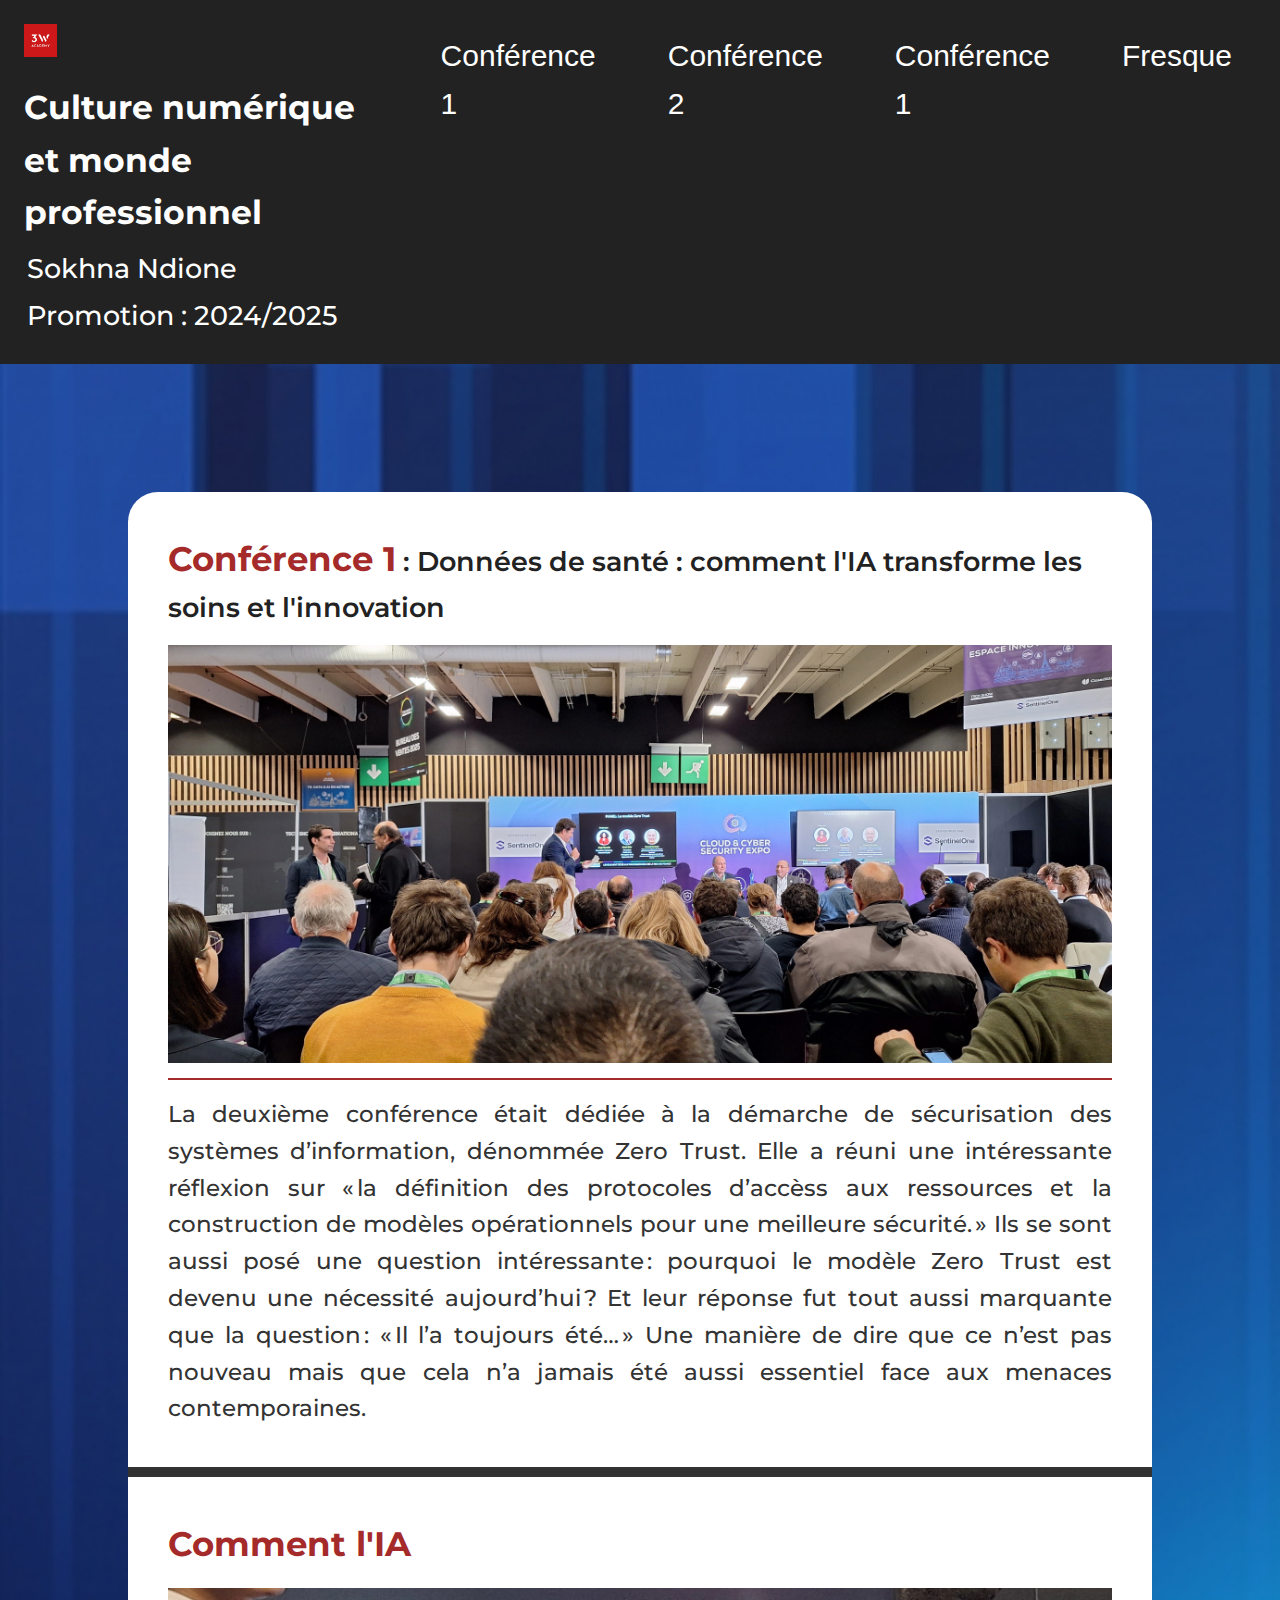
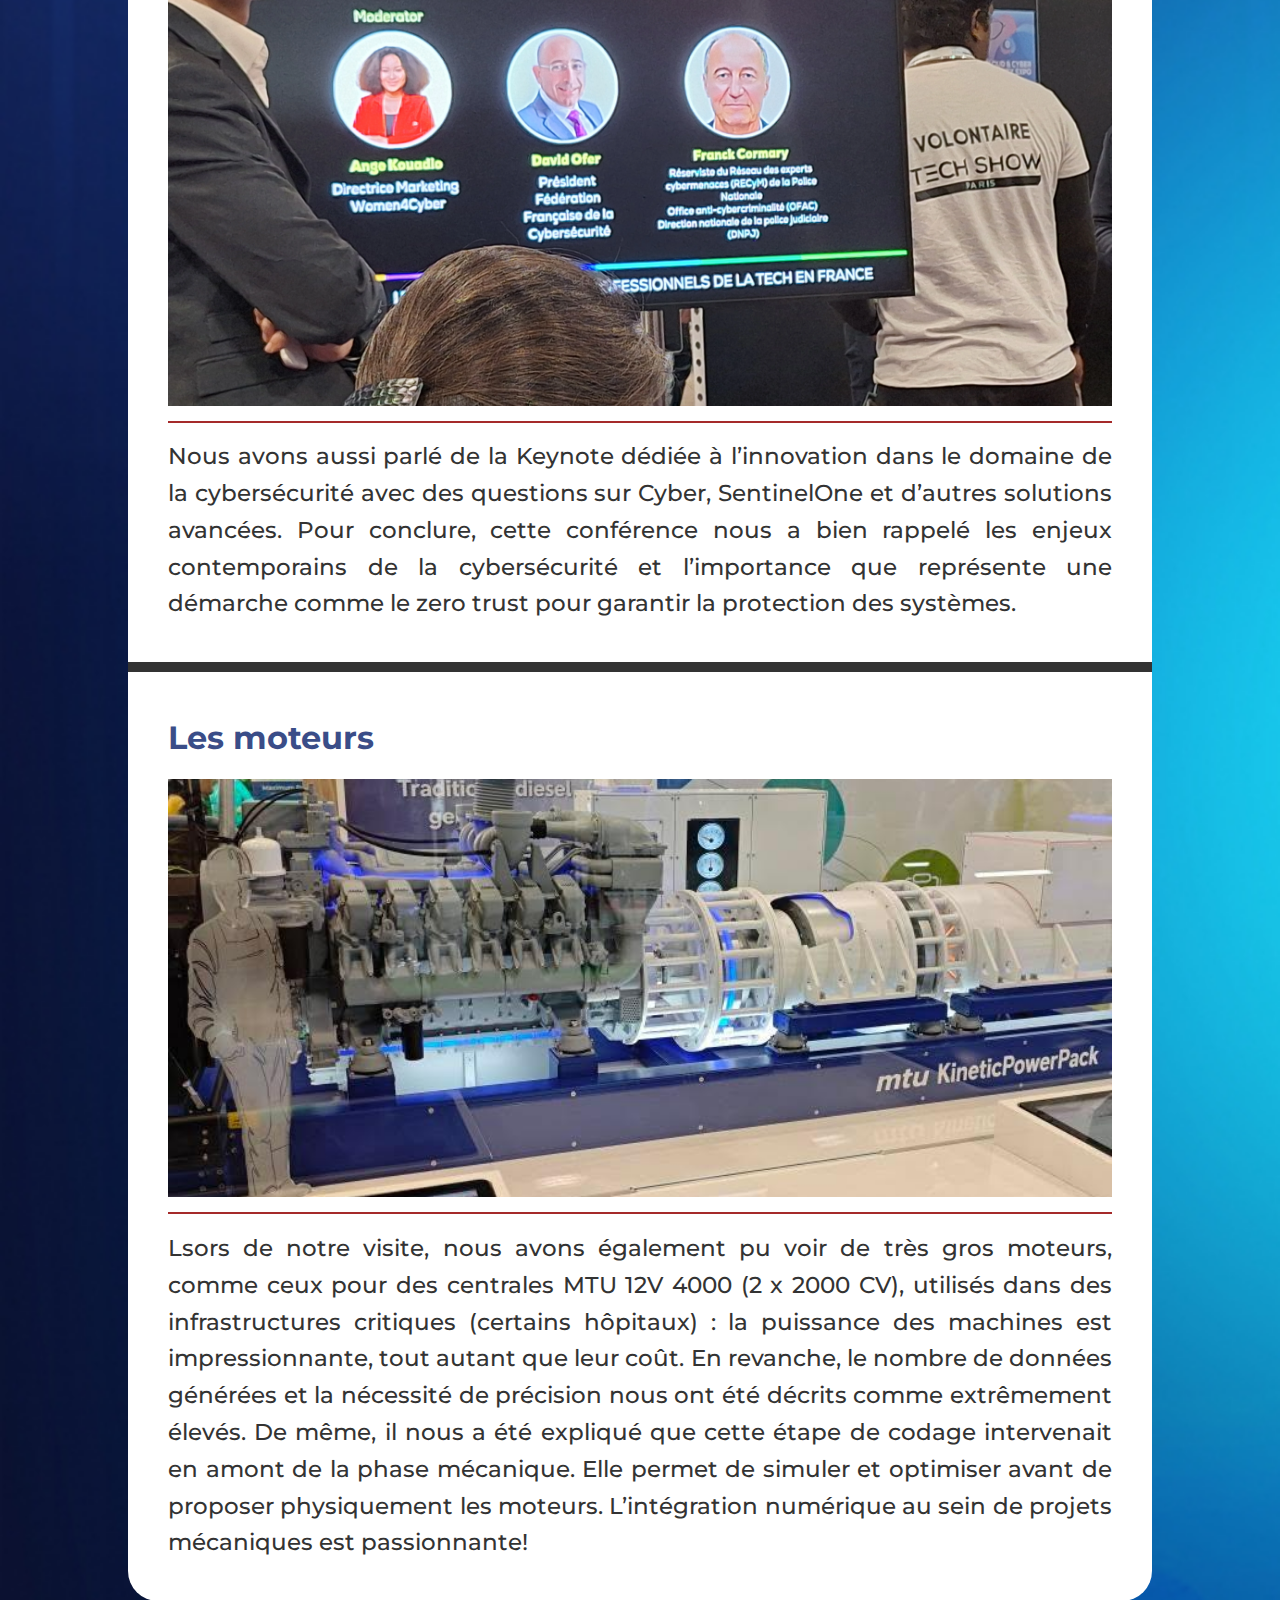
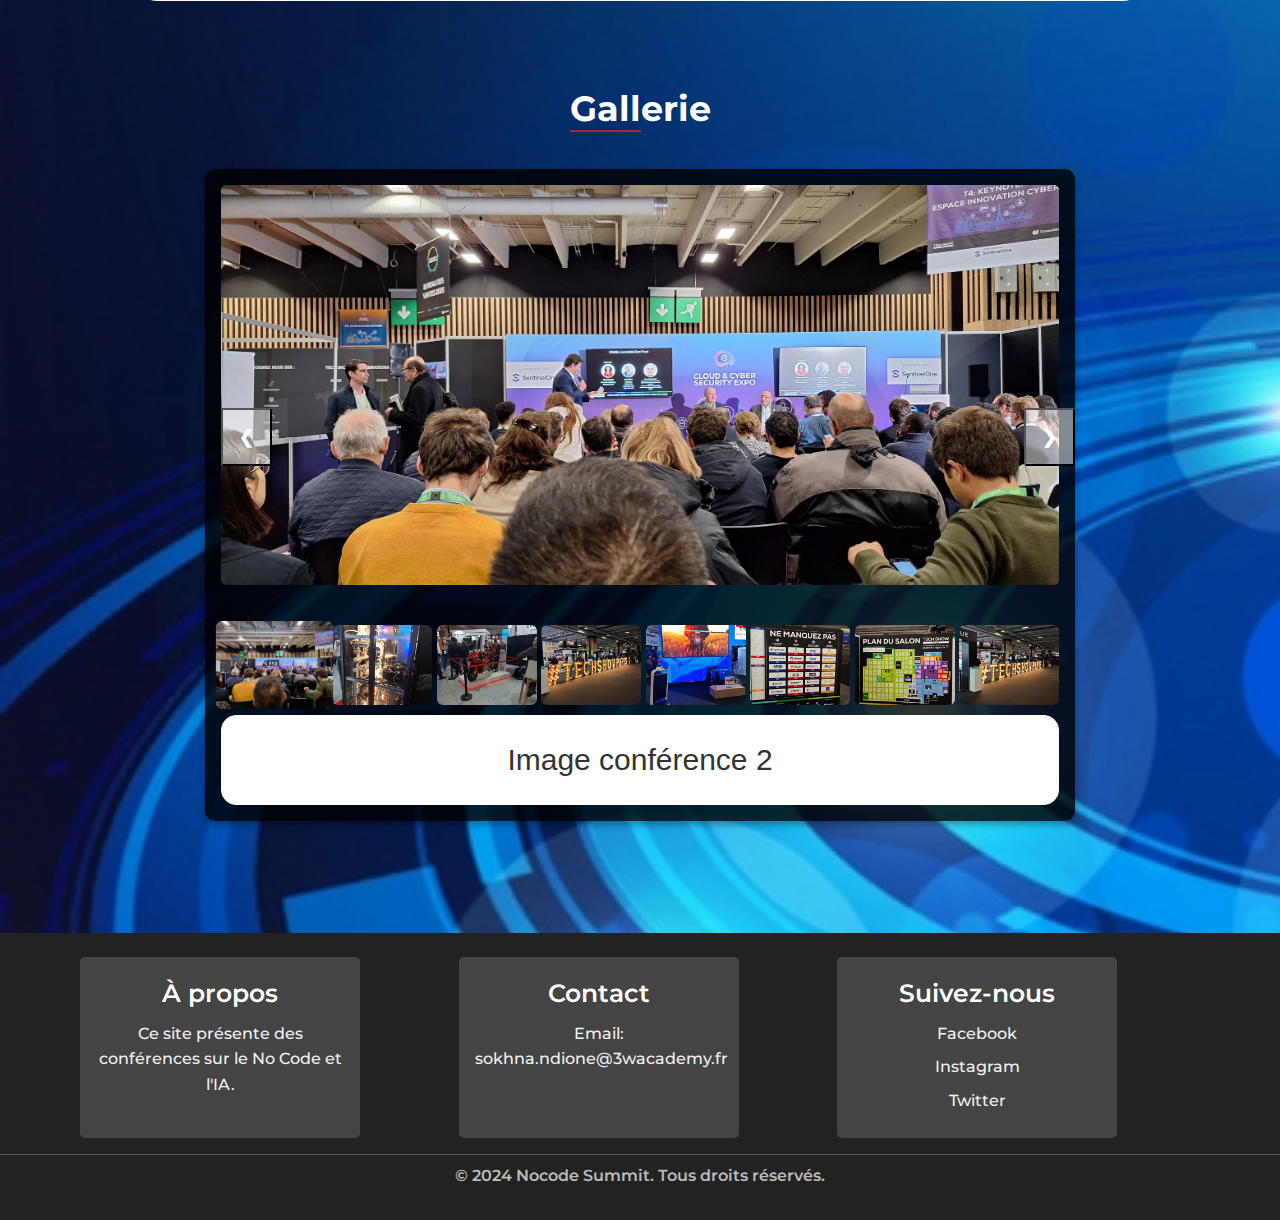
==== conference2.html @ 15e1aad5 "création d'un fichier" ====
<!doctype html>
<html lang="fr">

<head>
    <meta charset="UTF-8">
    <title>Conference 2</title>
    <meta name="viewport" content="width=device-width, initial-scale=1.0">
    <link rel="stylesheet" href="assets/css/style.css">
    <link rel="preconnect" href="https://fonts.googleapis.com">
    <link rel="preconnect" href="https://fonts.gstatic.com" crossorigin>
    <link href="https://fonts.googleapis.com/css2?family=Montserrat:ital,wght@0,100..900;1,100..900&family=Rubik:ital,wght@0,300..900;1,300..900&display=swap" rel="stylesheet">
    <link rel="stylesheet" href="https://cdnjs.cloudflare.com/ajax/libs/font-awesome/5.15.4/css/all.min.css">
    <script type="text/javascript" src="script.js" defer></script>

</head>

<body>
    <header>
        <div class="flex">
            <div>
                <img src="assets/images/logo.jpg" alt="Logo du site" class="logo">
                <h1>Culture numérique et monde professionnel</h1>
                <p class="p2">Sokhna Ndione</p>
                <p class="p">Promotion : 2024/2025</p>
            </div>
            <div id="mySidenav" class="sidenav">
                <a id="closeBtn" href="#" class="close">×</a>
                <ul>
                    <li><a href="index.html">Conférence 1</a></li>
                    <li><a href="conference2.html">Conférence 2</a></li>
                    <li><a href="index.html">Conférence 1</a></li>
                    <li><a href="fresque.html">Fresque</a></li>
                    
                </ul>
            </div>

            <a href="#" id="openBtn">
  <span class="burger-icon">
    <span></span>
    <span></span>
    <span></span>
  </span>
</a>
        </div>
    </header>
    <main class="container">

        <section class="section2">
            <article class="article2">
                <h2> <span class="span">Conférence 1</span> : Données de santé : comment l'IA transforme les soins et l'innovation
                </h2>
                <img class="img1" src="assets/images/conf11.webp" alt="Image de la conférence 2 sur AI et No Code">

                <p class="p1">
                    La deuxième conférence était dédiée à la démarche de sécurisation des systèmes d’information, dénommée Zero Trust. Elle a réuni une intéressante réflexion sur « la définition des protocoles d’accèss aux ressources et la construction de modèles opérationnels
                    pour une meilleure sécurité. » Ils se sont aussi posé une question intéressante : pourquoi le modèle Zero Trust est devenu une nécessité aujourd’hui ? Et leur réponse fut tout aussi marquante que la question : « Il l’a toujours été… »
                    Une manière de dire que ce n’est pas nouveau mais que cela n’a jamais été aussi essentiel face aux menaces contemporaines.

                </p>



            </article>
            <article class="article">
                <h2><span class="span">Comment l'IA </span></h2>
                <img class="img1" src="assets/images/conf2.webp" alt="Image de la conférence 2 sur AI et No Code">
                <p class="p1"> Nous avons aussi parlé de la Keynote dédiée à l’innovation dans le domaine de la cybersécurité avec des questions sur Cyber, SentinelOne et d’autres solutions avancées. Pour conclure, cette conférence nous a bien rappelé les enjeux contemporains
                    de la cybersécurité et l’importance que représente une démarche comme le zero trust pour garantir la protection des systèmes. </p>

            </article>
            <article class="article1">
                <h2><span class="span1">Les moteurs</span></h2>
                <img class="img1" src="assets/images/moteur.jpg" alt="Image GITHUB">
                <p>Lsors de notre visite, nous avons également pu voir de très gros moteurs, comme ceux pour des centrales MTU 12V 4000 (2 x 2000 CV), utilisés dans des infrastructures critiques (certains hôpitaux) : la puissance des machines est impressionnante,
                    tout autant que leur coût. 
                    En revanche, le nombre de données générées et la nécessité de précision nous ont été décrits comme extrêmement élevés. De même, il nous a été expliqué que cette étape de codage intervenait en amont de la
                    phase mécanique. Elle permet de simuler et optimiser avant de proposer physiquement les moteurs. L’intégration numérique au sein de projets mécaniques est passionnante! </p>

            </article>

        </section>


        <section class="section3">
            <h2><span class="span2">Gall</span>erie</h2>
            <div class="slideshow-container">

                <div class="main-image">
                    <img id="largeImage" src="#" alt="Large Image">

                </div>


                <div class="thumbnail-container">

                    <img class="thumbnail" src="assets/images/conf11.webp" alt="Image 1" data-caption="Image conférence 2">
                    <img class="thumbnail" src="assets/images/serveur1.webp" alt="Image 2" data-caption="Image gros moteur">
                    <img class="thumbnail" src="assets/images/moto1.webp" alt="Image 3" data-caption="Moto electrique">
                    <img class="thumbnail" src="assets/images/IMG2.jpg" alt="Image 4" data-caption="Image pannel Tech-Show">
                    <img class="thumbnail" src="assets/images/tech1.webp" alt="Image 5" data-caption="Image Tech-Show">

                    <img class="thumbnail" src="assets/images/IMG5.jpg" alt="Image 6" data-caption="Sponsors">
                    <img class="thumbnail" src="assets/images/IMG6.jpg" alt="Image 8" data-caption="Plan du salon">
                    <img class="thumbnail" src="assets/images/IMG7.jpg" alt="Image 9" data-caption="Image pannel Tech-Show">

                </div>
                <button class="prev">❮</button>
                <button class="next">❯</button>
                <div id="caption"></div>

            </div>


        </section>
    </main>
    <footer>
        <div class="footer-container">
            <div class="footer-section">
                <h3>À propos</h3>
                <p>Ce site présente des conférences sur le No Code et l'IA.</p>
            </div>
            <div class="footer-section">
                <h3>Contact</h3>
                <p>Email: sokhna.ndione@3wacademy.fr</p>
            </div>
            <div class="footer-section">
                <h3>Suivez-nous</h3>
                <ul>
                    <li><a href="#">Facebook</a></li>
                    <li><a href="#">Instagram</a></li>
                    <li><a href="#">Twitter</a></li>
                </ul>
            </div>
        </div>
        <div class="footer-bottom">
            <p>&copy; 2024 Nocode Summit. Tous droits réservés.</p>
        </div>
    </footer>
</body>

</html>
---- assets/css/style.css ----
@import url('https://fonts.googleapis.com/css2?family=Montserrat:ital,wght@0,100..900;1,100..900&family=Rubik:ital,wght@0,300..900;1,300..900&display=swap');

:root {
    --primary-color: #222;
    --secondary-color: brown;
    --bg-color: #e2fefe;
    --font: "Montserrat", sans-serif;
    --color-footer: #f1f1f1;
    --center: center;
}

.montserrat-bold {
    font-family: "Montserrat", sans-serif;
    font-weight: 700;
    font-style: normal;
}


* {
    box-sizing: border-box;
    margin: 0;
}

body {
    font-family: "Poppins", sans-serif;
    background-image: url('../images/background-tech.jpg');
    background-repeat: no-repeat;
    background-size: cover;
    color: #333;
    line-height: 1.6;
    margin: 0;
    padding: 0;
}

.flex {
    display: flex;
}

header {
    display: flex;
    flex-direction: column;
    align-items: var(--center);
    background-color: var(--primary-color);
    color: #fff;
    padding: 1.5rem;
    margin-bottom: 5rem;
}

.logo {
    width: 20%;
    height: auto;
    margin-bottom: 1rem;
}

header h1 {
    font-family: var(--font);
    font-size: 24px;
    margin-bottom: 0.5rem;
    font-weight: 700;
}

header p {
    font-family: var(--font);
    font-weight: 500;
    font-size: 18px;
    margin: 0.2rem;
}


/*PAGE*/

.container {
    width: 95%;
    margin: 0 auto;
    padding: 1rem 0;

}

/* Sidenav menu */

.sidenav {
    height: 100%;
    width: 250px;
    position: fixed;
    z-index: 1;
    top: 0;
    left: -250px;
    background-color: #e8e8e8;
    padding-top: 60px;
    transition: left 0.5s ease;
}

/* Sidenav menu links */

.sidenav a {
    padding: 8px 8px 8px 32px;
    text-decoration: none;
    font-size: 30px;
    color: red; 
    /*#818181*/
    display: block;
    transition: 0.3s;
}

.sidenav a:hover {
    color: #111;
    text-decoration: underline;
}

.sidenav ul {
    list-style-type: none;
    padding: 0;
    margin: 0;
}

/*Active class*/

.sidenav.active {
    left: 0;
}

/*Close btn*/

.sidenav .close {
    position: absolute;
    top: 0;
    right: 25px;
    font-size: 36px;
}

/*Icône burger*/

.burger-icon span {
    display: block;
    width: 35px;
    height: 5px;
    background-color: black;
    margin: 6px 0;
}

.section1 article,
.section2 article {
    background-color: white;
    padding: 40px;
}

.section1 h2,
.section2 h2 {
    font-family: var(--font);
    font-weight: 600;
    font-size: 18px;
    color: var(--primary-color);
    margin-bottom: 0.5rem;
}

.span {
    font-family: var(--font);
    font-weight: 700;
    font-size: 24px;
    color: var(--secondary-color);

}

.section1 .img1,
.section2 .img1 {
    width: 100%;
    object-fit: cover;
    margin: 0.5rem 0;
    border-bottom: 2px solid var(--secondary-color);
    padding-bottom: 15px;
}



.section1,
.section2 {
    width: 100%;
    display: grid;
    gap: 1em;
    margin-bottom: 2rem;
}

.section1 p,
.section2 p {
    font-family: var(--font);
    font-weight: 500;
    font-size: 16px;
    text-align: justify;
}


.section3 {
    margin-top: 5rem;


}



.span1 {
    font-family: var(--font);
    font-weight: 700;
    color: #3a4d88;
    font-size: 22px;
}

.section3 h2 {
    font-family: var(--font);
    font-weight: 700;
    font-size: 30px;
    color: #fff;
    text-align: var(--center);
}

.span2 {
    border-bottom: 2px solid brown;
}

/*FOOTER*/

footer {
    margin-top: 4rem;
    background-color: var(--primary-color);
    color: var(--color-footer);
    padding: 1.5rem 0;
}

.footer-container {
    display: grid;
    gap: 1rem;
    padding: 0 1rem;
    justify-content: var(--center);
    max-width: 90%;
    margin: 0 auto;
}

.footer-section {
    background-color: #444;
    padding: 1rem;
    border-radius: 5px;
    width: 100%;
    max-width: 250px;
    text-align: var(--center);
}

.footer-section h3 {
    margin-bottom: 0.5rem;
    color: #ffffff;
    font-family: var(--font);
    font-weight: 600;
}

.footer-section p {
    font-family: var(--font);
    font-weight: 500;
    font-size: 14px;
}

.footer-section ul {
    list-style: none;
    padding: 0;
    margin: 0;
}

.footer-section ul li {
    margin-bottom: 0.5rem;
}

.footer-section ul li a {
    color: #f1f1f1;
    text-decoration: none;
    font-family: var(--font);
    font-weight: 500;
}

.footer-section ul li a:hover {
    color: #ffd700;

}

.footer-bottom {
    text-align: var(--center);
    width: 100%;
    padding: 0.5rem 0;
    margin-top: 1rem;
    color: #bbbbbb;
    border-top: 1px solid #555;
    font-family: var(--font);
    font-weight: 600;
}






/*Tablette*/

@media screen and (min-width: 768px) {

    .logo {
        width: 14%;
    }

    .section1 h2,
    .section2 h2 {
        font-size: 20px;
    }
    .section1 p,
    .section2 p {
        font-size: 18px;
    }

    .span {
        font-size: 26px;

    }


    .grid {
        gap: 0.2em;
        grid-template-columns: repeat(3, 1fr);
        grid-template-rows: repeat(3, 210px);
    }
    .grid>img {
        height: 100%;
        width: 100%;

    }

    .section2 .img1 {
        height: 280px;
    }



    .section3 h2 {
        font-size: 30px;

    }
    .footer-container {
        grid-template-columns: 1fr 1fr 1fr;
    }
    img.thumbnail {
        height: 50px;
    }
    .main-image img {
        width: 100%;
        height: auto;
        max-height: 520px;
        object-fit: cover;
        border-radius: 5px;

    }
}

/*DESKTOP*/

@media screen and (min-width: 1024px) {

        
        .burger-icon {
            display: none;
        }
        .sidenav {
            position: static;
            height: auto;
            width: auto;
            background-color: transparent;
            padding-top: 0;
            left: 0;
        }
        .sidenav ul {
            display: flex;
            flex-direction: row;
        }
        .sidenav ul li {
            margin: 0 1rem;
        }
        .sidenav ul li a {
            font-size: 30px;
            color: #fff;
        }
        .sidenav .close {
            display: none;
        }



        .container {
            width: 80%;

        }
        header {
            margin-bottom: 7rem;
        }
        header h1 {
            font-size: 33px;
        }
        header p {
            font-size: 27px;
        }




        .logo {
            width: 9%;
        }

        .section1 h2,
        .section2 h2 {
            font-size: 27px;
        }
        .section1 article {
            width: 85%;
            margin: auto;

        }
        .section1 .article2,
        .section2 .article2 {
            border-top-left-radius: 30px;
            border-top-right-radius: 30px;
            border-bottom: 10px solid;

        }
        .section1 .article,
        .section2 .article {
            border-bottom: 10px solid;
        }
        .section1 .article1,
        .section2 .article1 {
            border-bottom-left-radius: 30px;
            border-bottom-right-radius: 30px;

        }
        .section1,
        .section2 {
            gap: 0;
        }
        .section1 p,
        .section2 p {
            font-size: 23px;
        }

        .span {
            font-size: 34px;

        }
        .span1 {
            font-size: 32px;
        }
        .section1 .img1 {
            padding-bottom: 20px;

        }
        .section2 .img1 {
            height: 435px;
        }
        .article1 {
            padding-top: 20px;
        }



        .section3 h2 {
            font-size: 35px;

        }
        .footer-section {

            max-width: 280px;

        }
        .footer-section h3 {
            font-size: 25px;
        }
        .footer-section p {
            font-family: var(--font);
            font-weight: 500;
            font-size: 16px;
        }
        img.thumbnail {
            height: 80px;
        }
        .main-image img {
            width: 100%;
            height: auto;
            max-height: 520px;
            object-fit: cover;
            border-radius: 5px;
        }

    }

    @media screen and (min-width: 1440px) {

        .section1 .img1 {
            height: 400px;
        }
        .section2 .img1 {
            height: 500px;
        }
    }

    /*STYLE DIAPO*/
    .slideshow-container {
        position: relative;
        width: 85%;
        margin: 2rem auto;
        background-color: rgba(0, 0, 0, 0.8);
        border-radius: 10px;
        padding: 1rem;
        box-shadow: 0 4px 6px rgba(0, 0, 0, 0.3);
    }

    .main-image {
        text-align: center;
        margin-bottom: 2rem;
    }

    .main-image img {
        width: 100%;
        height: auto;
        height: 400PX;
        object-fit: cover;
        border-radius: 5px;
    }




    .thumbnail-container {
        display: flex;
        justify-content: center;
        gap: 0.3em;
        margin-top: 20px;
    }

    .thumbnail {
        width: 100%;
        height: 30px;
        object-fit: cover;
        cursor: pointer;
        transition: transform 0.3s ease;
        border-radius: 6px;
    }

    .thumbnail:hover {
        transform: scale(1.1);
        border-color: #fff;
    }

    .github {
        border-bottom-left-radius: 30px;
        border-bottom-right-radius: 30px;
    }

    .prev,
    .next {
        cursor: pointer;
        position: absolute;
        top: 40%;
        width: auto;
        padding: 16px;
        margin-top: -22px;
        color: white;
        font-weight: bold;
        font-size: 18px;
        transition: 0.6s ease;
        border-radius: 0 3px 3px 0;
        user-select: none;
        background-color: rgba(253, 253, 253, 0.5);
    }

    .next {
        right: 0;
        border-radius: 3px 0 0 3px;
    }

    .prev:hover,
    .next:hover {
        background-color: rgba(0, 0, 0, 0.8);
    }

    #caption {

        padding: 20px;
        background-color: #fff;
        border: 1px solid #ffffff;
        border-radius: 15px;
        font-size: 30px;
        margin-top: 10px;
        text-align: center;

    }
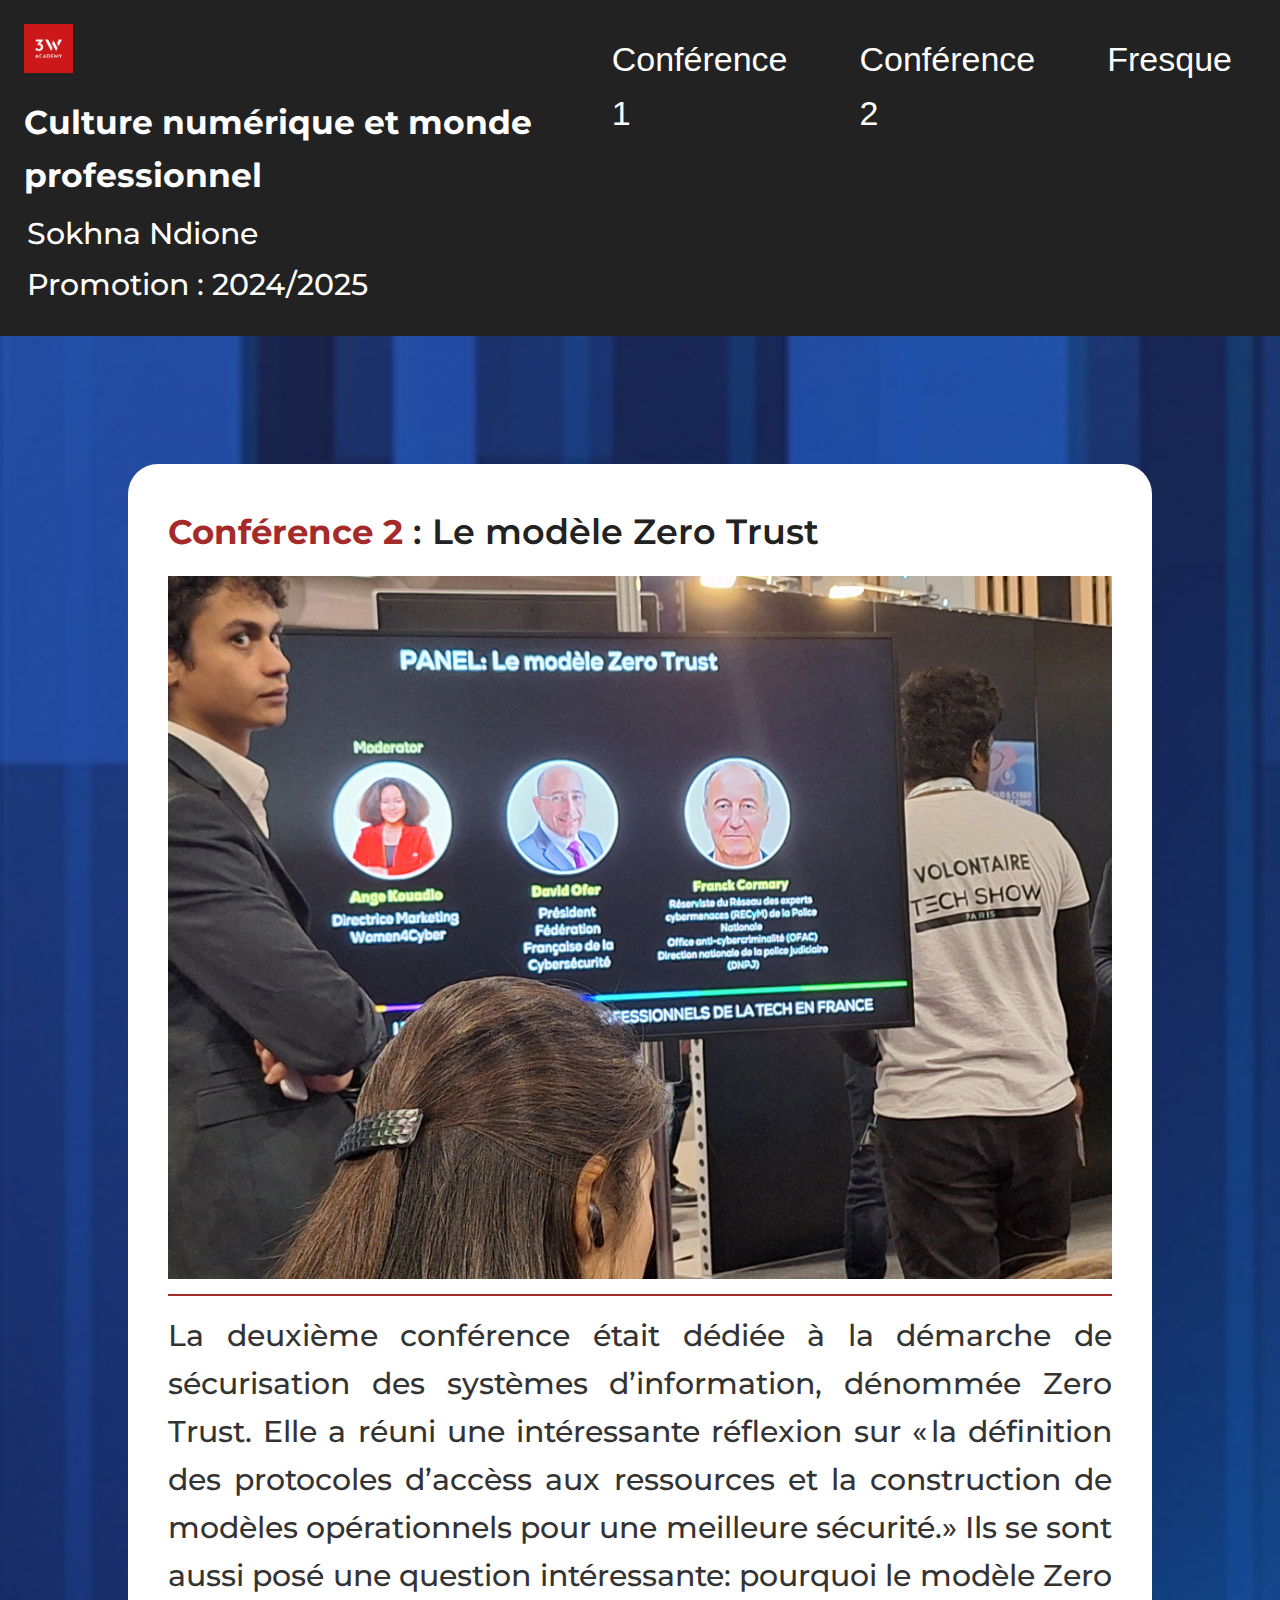
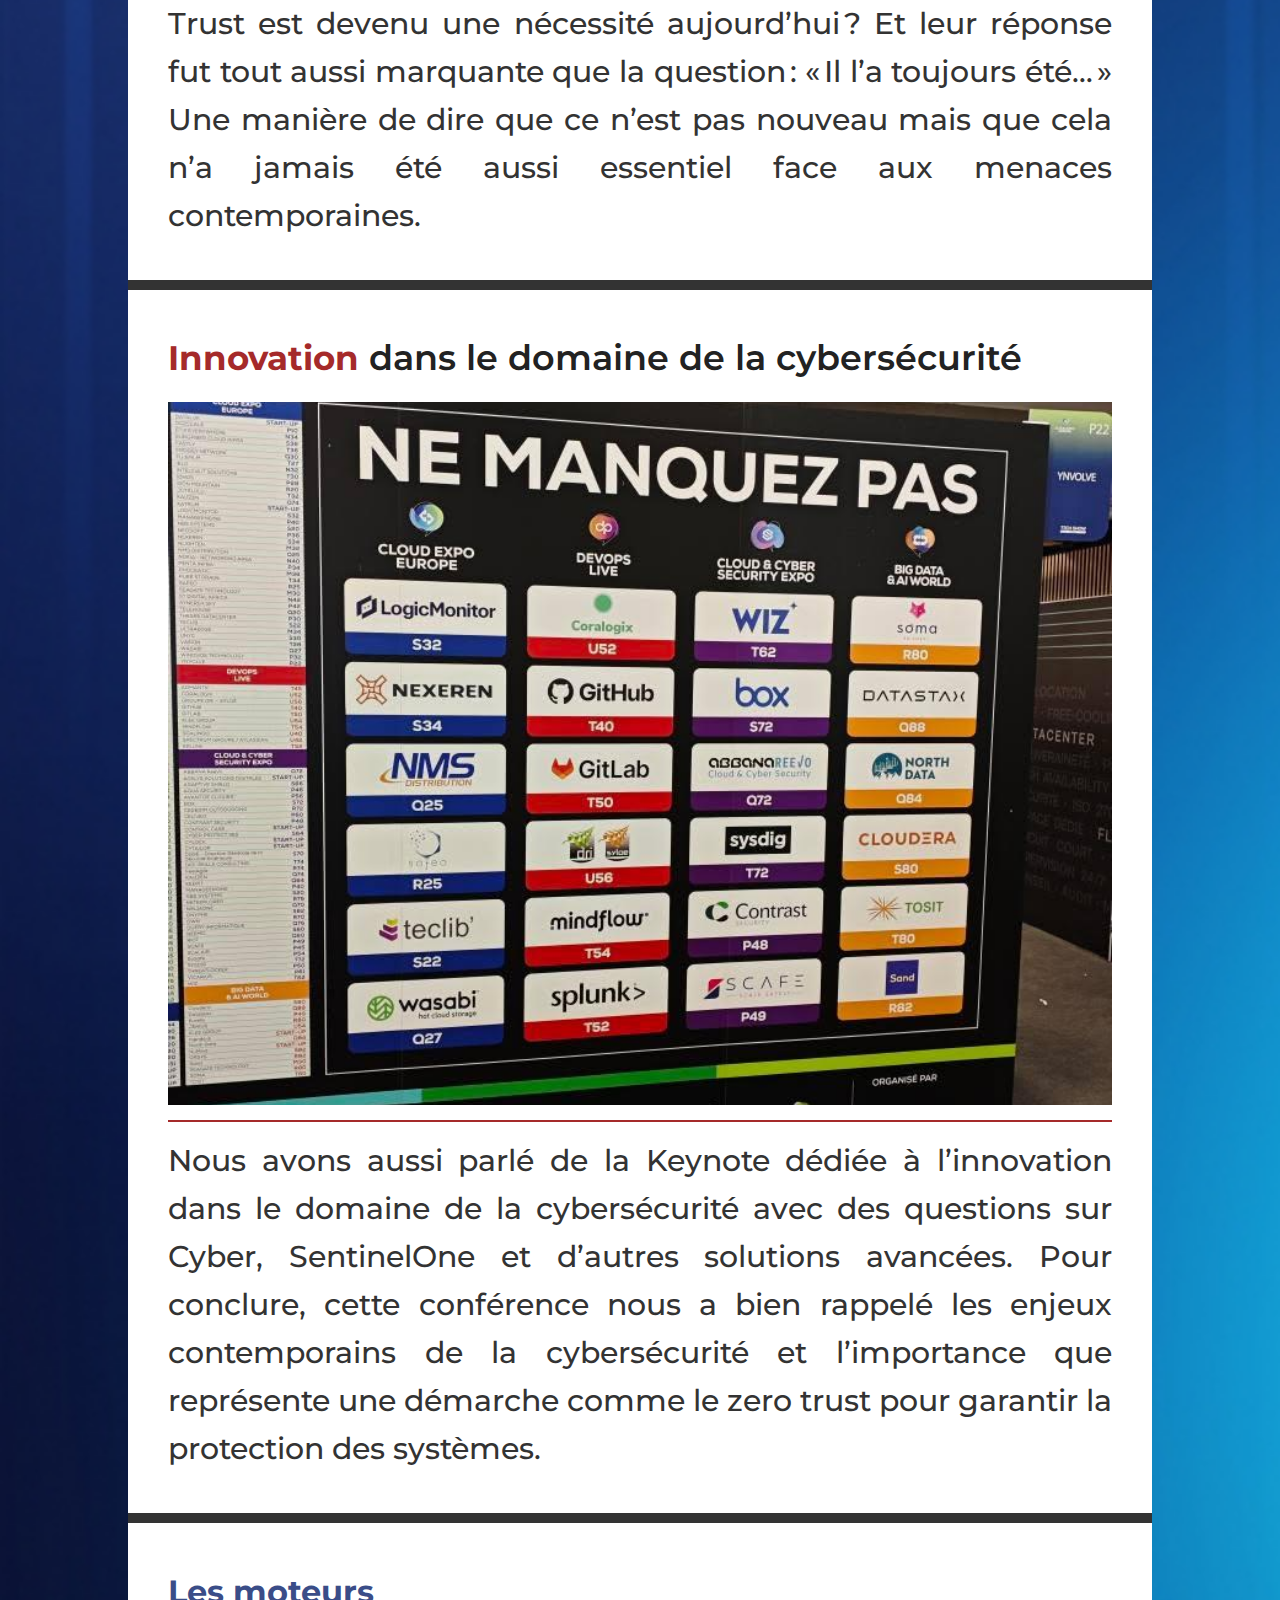
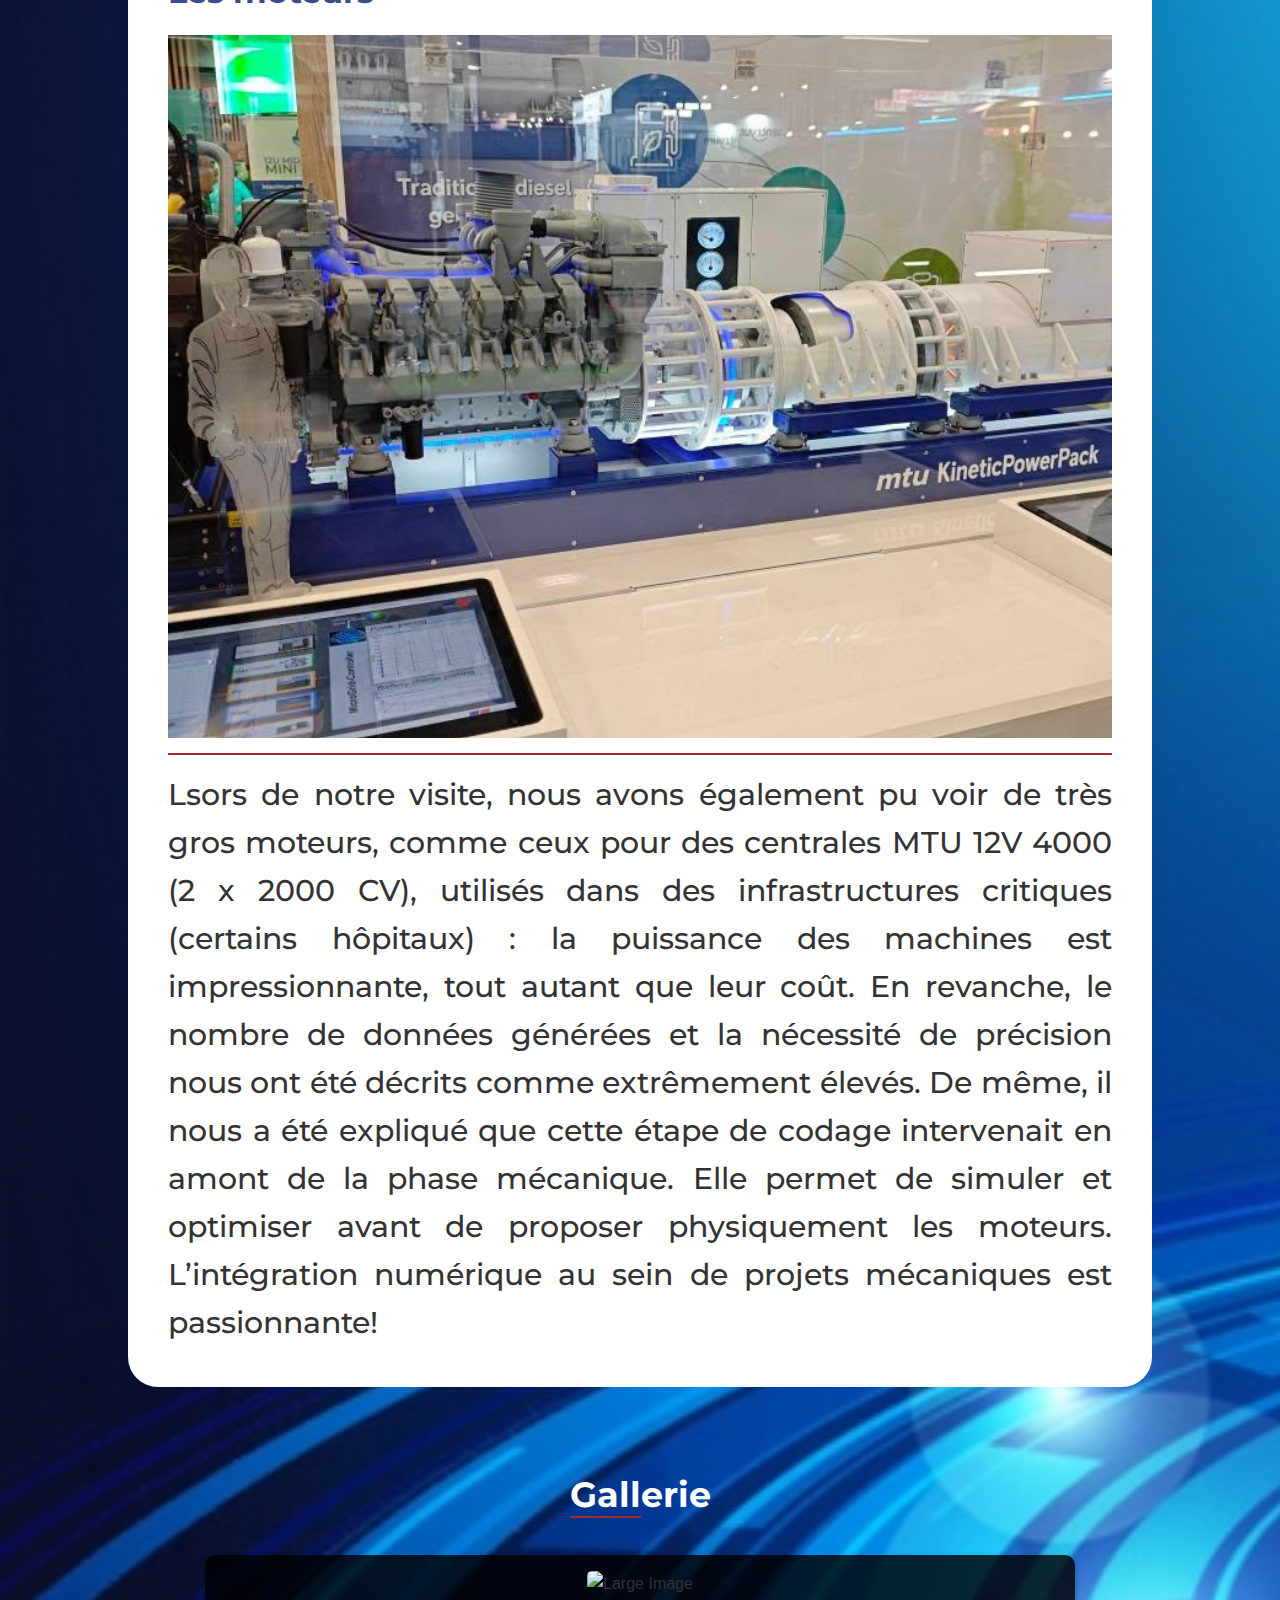
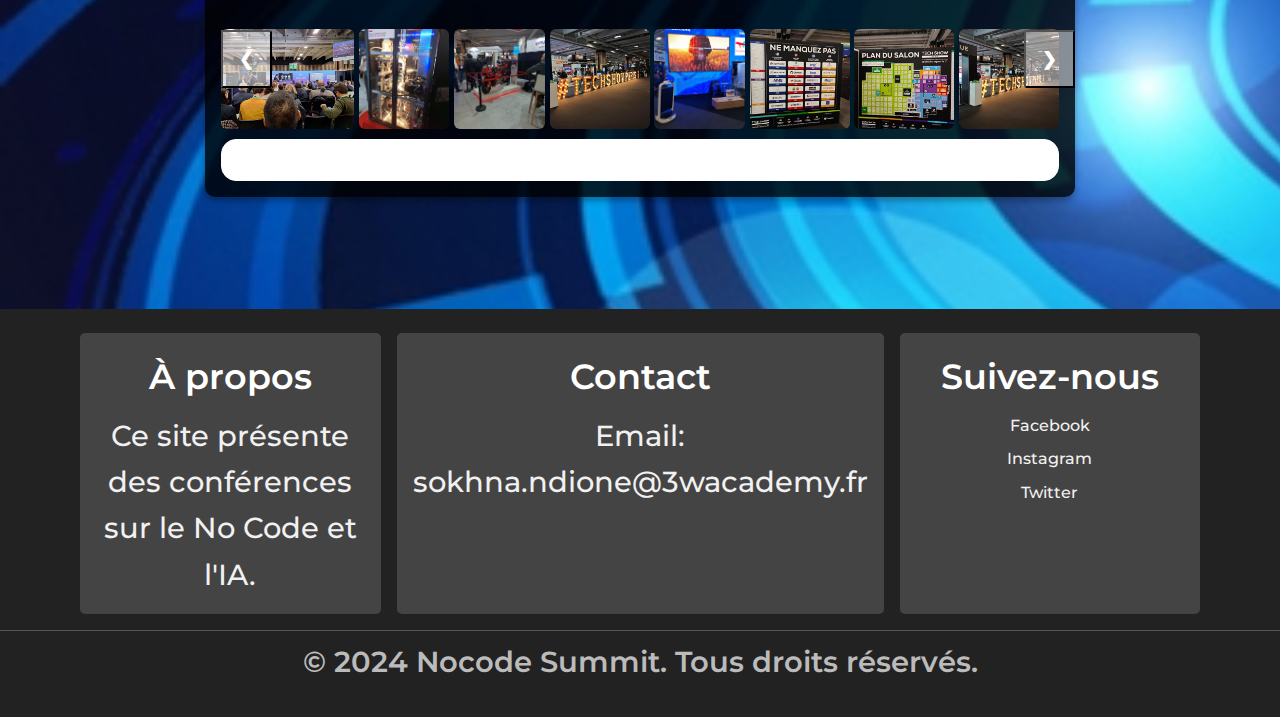
==== commit c4e6b89c: "secondcommit" ====
--- a/conference2.html
+++ b/conference2.html
@@ -28,7 +28,6 @@
                 <ul>
                     <li><a href="index.html">Conférence 1</a></li>
                     <li><a href="conference2.html">Conférence 2</a></li>
-                    <li><a href="index.html">Conférence 1</a></li>
                     <li><a href="fresque.html">Fresque</a></li>
                     
                 </ul>
@@ -47,13 +46,14 @@
 
         <section class="section2">
             <article class="article2">
-                <h2> <span class="span">Conférence 1</span> : Données de santé : comment l'IA transforme les soins et l'innovation
+                <h2> <span class="span">Conférence 2</span> :  Le modèle Zero Trust
+
                 </h2>
-                <img class="img1" src="assets/images/conf11.webp" alt="Image de la conférence 2 sur AI et No Code">
+                <img class="img1" src="assets/images/conf2.webp" alt="Image de la conférence 2 sur AI et No Code">
 
                 <p class="p1">
                     La deuxième conférence était dédiée à la démarche de sécurisation des systèmes d’information, dénommée Zero Trust. Elle a réuni une intéressante réflexion sur « la définition des protocoles d’accèss aux ressources et la construction de modèles opérationnels
-                    pour une meilleure sécurité. » Ils se sont aussi posé une question intéressante : pourquoi le modèle Zero Trust est devenu une nécessité aujourd’hui ? Et leur réponse fut tout aussi marquante que la question : « Il l’a toujours été… »
+                    pour une meilleure sécurité.» Ils se sont aussi posé une question intéressante: pourquoi le modèle Zero Trust est devenu une nécessité aujourd’hui ? Et leur réponse fut tout aussi marquante que la question : « Il l’a toujours été… »
                     Une manière de dire que ce n’est pas nouveau mais que cela n’a jamais été aussi essentiel face aux menaces contemporaines.
 
                 </p>
@@ -62,8 +62,8 @@
 
             </article>
             <article class="article">
-                <h2><span class="span">Comment l'IA </span></h2>
-                <img class="img1" src="assets/images/conf2.webp" alt="Image de la conférence 2 sur AI et No Code">
+                <h2><span class="span">Innovation</span>  dans le domaine de la cybersécurité </h2>
+                <img class="img1" src="assets/images/IMG5.jpg" alt="Image de la conférence 2 sur AI et No Code">
                 <p class="p1"> Nous avons aussi parlé de la Keynote dédiée à l’innovation dans le domaine de la cybersécurité avec des questions sur Cyber, SentinelOne et d’autres solutions avancées. Pour conclure, cette conférence nous a bien rappelé les enjeux contemporains
                     de la cybersécurité et l’importance que représente une démarche comme le zero trust pour garantir la protection des systèmes. </p>
 
--- a/assets/css/style.css
+++ b/assets/css/style.css
@@ -20,6 +20,8 @@
     box-sizing: border-box;
     margin: 0;
 }
+
+
 
 body {
     font-family: "Poppins", sans-serif;
@@ -35,6 +37,7 @@
 .flex {
     display: flex;
 }
+
 
 header {
     display: flex;
@@ -96,7 +99,7 @@
     padding: 8px 8px 8px 32px;
     text-decoration: none;
     font-size: 30px;
-    color: red; 
+    color: var(--secondary-color);
     /*#818181*/
     display: block;
     transition: 0.3s;
@@ -289,7 +292,18 @@
     font-weight: 600;
 }
 
-
+figcaption {
+    font-size: 18px;
+    color: var(--secondary-color);
+}
+.fresque {
+        width: 100%;
+        height: 400px;
+    }
+.fresque1 {
+        width: 100%;
+        height: 900px;
+    }
 
 
 
@@ -297,7 +311,18 @@
 /*Tablette*/
 
 @media screen and (min-width: 768px) {
-
+figcaption {
+    font-size: 18px;
+    color: var(--secondary-color);
+}
+.fresque {
+        width: 100%;
+        height: 400px;
+    }
+.fresque1 {
+        width: 100%;
+        height: 1000px;
+    }
     .logo {
         width: 14%;
     }
@@ -357,240 +382,286 @@
 /*DESKTOP*/
 
 @media screen and (min-width: 1024px) {
-
-        
-        .burger-icon {
-            display: none;
-        }
-        .sidenav {
-            position: static;
-            height: auto;
-            width: auto;
-            background-color: transparent;
-            padding-top: 0;
-            left: 0;
-        }
-        .sidenav ul {
-            display: flex;
-            flex-direction: row;
-        }
-        .sidenav ul li {
-            margin: 0 1rem;
-        }
-        .sidenav ul li a {
-            font-size: 30px;
-            color: #fff;
-        }
-        .sidenav .close {
-            display: none;
-        }
-
-
-
-        .container {
-            width: 80%;
-
-        }
-        header {
-            margin-bottom: 7rem;
-        }
-        header h1 {
-            font-size: 33px;
-        }
-        header p {
-            font-size: 27px;
-        }
-
-
-
-
-        .logo {
-            width: 9%;
-        }
-
-        .section1 h2,
-        .section2 h2 {
-            font-size: 27px;
-        }
-        .section1 article {
-            width: 85%;
-            margin: auto;
-
-        }
-        .section1 .article2,
-        .section2 .article2 {
-            border-top-left-radius: 30px;
-            border-top-right-radius: 30px;
-            border-bottom: 10px solid;
-
-        }
-        .section1 .article,
-        .section2 .article {
-            border-bottom: 10px solid;
-        }
-        .section1 .article1,
-        .section2 .article1 {
-            border-bottom-left-radius: 30px;
-            border-bottom-right-radius: 30px;
-
-        }
-        .section1,
-        .section2 {
-            gap: 0;
-        }
-        .section1 p,
-        .section2 p {
-            font-size: 23px;
-        }
-
-        .span {
-            font-size: 34px;
-
-        }
-        .span1 {
-            font-size: 32px;
-        }
-        .section1 .img1 {
-            padding-bottom: 20px;
-
-        }
-        .section2 .img1 {
-            height: 435px;
-        }
-        .article1 {
-            padding-top: 20px;
-        }
-
-
-
-        .section3 h2 {
-            font-size: 35px;
-
-        }
-        .footer-section {
-
-            max-width: 280px;
-
-        }
-        .footer-section h3 {
-            font-size: 25px;
-        }
-        .footer-section p {
-            font-family: var(--font);
-            font-weight: 500;
-            font-size: 16px;
-        }
-        img.thumbnail {
-            height: 80px;
-        }
-        .main-image img {
-            width: 100%;
-            height: auto;
-            max-height: 520px;
-            object-fit: cover;
-            border-radius: 5px;
-        }
-
-    }
-
-    @media screen and (min-width: 1440px) {
-
-        .section1 .img1 {
-            height: 400px;
-        }
-        .section2 .img1 {
-            height: 500px;
-        }
-    }
-
-    /*STYLE DIAPO*/
-    .slideshow-container {
-        position: relative;
+figcaption {
+    font-size: 32px;
+    color: var(--secondary-color);
+}
+
+    .fresque {
+        width: 100%;
+        height: 800px;
+    }
+    .fresque1 {
+        width: 100%;
+        height: 1400px;
+    }
+
+
+    .burger-icon {
+        display: none;
+    }
+    .sidenav {
+        position: static;
+        height: auto;
+        width: auto;
+        background-color: transparent;
+        padding-top: 0;
+        left: 0;
+    }
+    .sidenav ul {
+        display: flex;
+        flex-direction: row;
+    }
+    .sidenav ul li {
+        margin: 0 1rem;
+    }
+    .sidenav ul li a {
+        font-size: 34px;
+        color: #fff;
+    }
+    .sidenav .close {
+        display: none;
+    }
+
+
+
+    .container {
+        width: 80%;
+
+    }
+    header {
+        margin-bottom: 7rem;
+    }
+    header h1 {
+        font-size: 33px;
+    }
+    header p {
+        font-size: 30px;
+    }
+
+
+
+
+    .logo {
+        width: 9%;
+    }
+
+    .section1 h2,
+    .section2 h2 {
+        font-size: 35px;
+    }
+    .section1 article {
         width: 85%;
-        margin: 2rem auto;
-        background-color: rgba(0, 0, 0, 0.8);
-        border-radius: 10px;
-        padding: 1rem;
-        box-shadow: 0 4px 6px rgba(0, 0, 0, 0.3);
-    }
-
-    .main-image {
+        margin: auto;
+
+    }
+    .title {
         text-align: center;
-        margin-bottom: 2rem;
-    }
-
+    }
+    .section1 .article2,
+    .section2 .article2 {
+        border-top-left-radius: 30px;
+        border-top-right-radius: 30px;
+        border-bottom: 10px solid;
+
+    }
+    .section1 .article,
+    .section2 .article {
+        border-bottom: 10px solid;
+    }
+    .section1 .article1,
+    .section2 .article1 {
+        border-bottom-left-radius: 30px;
+        border-bottom-right-radius: 30px;
+
+    }
+    .section1,
+    .section2 {
+        gap: 0;
+    }
+    .section1 p,
+    .section2 p {
+        font-size: 30px;
+    }
+
+    .span {
+        font-size: 34px;
+
+    }
+    .span1 {
+        font-size: 32px;
+    }
+    .section1 .img1 {
+        padding-bottom: 20px;
+        height: 720px;
+
+    }
+    .section2 .img1 {
+        height: 720px;
+    }
+    .article1 {
+        padding-top: 20px;
+    }
+
+
+
+    .section3 h2 {
+        font-size: 35px;
+
+    }
+    .footer-section {
+
+        max-width: 100%;
+
+    }
+    .footer-section h3 {
+        font-size: 35px;
+    }
+    .footer-section p {
+        font-family: var(--font);
+        font-weight: 500;
+        font-size: 29px;
+    }
+    img.thumbnail {
+        height: 100px;
+    }
     .main-image img {
         width: 100%;
         height: auto;
-        height: 400PX;
+        max-height: 520px;
         object-fit: cover;
         border-radius: 5px;
     }
-
-
-
-
-    .thumbnail-container {
-        display: flex;
-        justify-content: center;
-        gap: 0.3em;
-        margin-top: 20px;
-    }
-
-    .thumbnail {
-        width: 100%;
-        height: 30px;
-        object-fit: cover;
-        cursor: pointer;
-        transition: transform 0.3s ease;
-        border-radius: 6px;
-    }
-
-    .thumbnail:hover {
-        transform: scale(1.1);
-        border-color: #fff;
-    }
-
-    .github {
-        border-bottom-left-radius: 30px;
-        border-bottom-right-radius: 30px;
-    }
-
-    .prev,
-    .next {
-        cursor: pointer;
-        position: absolute;
-        top: 40%;
-        width: auto;
-        padding: 16px;
-        margin-top: -22px;
-        color: white;
-        font-weight: bold;
-        font-size: 18px;
-        transition: 0.6s ease;
-        border-radius: 0 3px 3px 0;
-        user-select: none;
-        background-color: rgba(253, 253, 253, 0.5);
-    }
-
-    .next {
-        right: 0;
-        border-radius: 3px 0 0 3px;
-    }
-
-    .prev:hover,
-    .next:hover {
-        background-color: rgba(0, 0, 0, 0.8);
-    }
-
-    #caption {
-
-        padding: 20px;
-        background-color: #fff;
-        border: 1px solid #ffffff;
-        border-radius: 15px;
-        font-size: 30px;
-        margin-top: 10px;
-        text-align: center;
-
-    }
+    .footer-bottom p {
+        font-size: 29px;
+    }
+
+}
+
+@media screen and (min-width: 1440px) {
+    .section1 p,
+    .section2 p {
+        font-size: 35px;
+    }
+
+    .section3 h2 {
+        font-size: 39px;
+
+    }
+    .footer-section {
+
+        max-width: 100%;
+
+    }
+    .footer-section h3 {
+        font-size: 38px;
+    }
+    .footer-section p {
+
+        font-size: 36px;
+    }
+
+
+    .footer-bottom p {
+        font-size: 36px;
+    }
+
+    .section1 .img1 {
+        height: 700px;
+    }
+    .section2 .img1 {
+        height: 700px;
+    }
+}
+
+/*STYLE DIAPO*/
+
+.slideshow-container {
+    position: relative;
+    width: 85%;
+    margin: 2rem auto;
+    background-color: rgba(0, 0, 0, 0.8);
+    border-radius: 10px;
+    padding: 1rem;
+    box-shadow: 0 4px 6px rgba(0, 0, 0, 0.3);
+}
+
+.main-image {
+    text-align: center;
+    margin-bottom: 2rem;
+}
+
+.main-image img {
+    width: 100%;
+    height: 600PX;
+    object-fit: cover;
+    border-radius: 5px;
+}
+
+
+
+
+.thumbnail-container {
+    display: flex;
+    justify-content: center;
+    gap: 0.3em;
+    margin-top: 20px;
+}
+
+.thumbnail {
+    width: 100%;
+    height: 100px;
+    object-fit: cover;
+    cursor: pointer;
+    transition: transform 0.3s ease;
+    border-radius: 6px;
+}
+
+.thumbnail:hover {
+    transform: scale(1.1);
+    border-color: #fff;
+}
+
+.github {
+    border-bottom-left-radius: 30px;
+    border-bottom-right-radius: 30px;
+}
+
+.prev,
+.next {
+    cursor: pointer;
+    position: absolute;
+    top: 40%;
+    width: auto;
+    padding: 16px;
+    margin-top: -22px;
+    color: white;
+    font-weight: bold;
+    font-size: 18px;
+    transition: 0.6s ease;
+    border-radius: 0 3px 3px 0;
+    user-select: none;
+    background-color: rgba(253, 253, 253, 0.5);
+}
+
+.next {
+    right: 0;
+    border-radius: 3px 0 0 3px;
+}
+
+.prev:hover,
+.next:hover {
+    background-color: rgba(0, 0, 0, 0.8);
+}
+
+#caption {
+
+    padding: 20px;
+    background-color: #fff;
+    border: 1px solid #ffffff;
+    border-radius: 15px;
+    font-size: 30px;
+    margin-top: 10px;
+    text-align: center;
+
+}
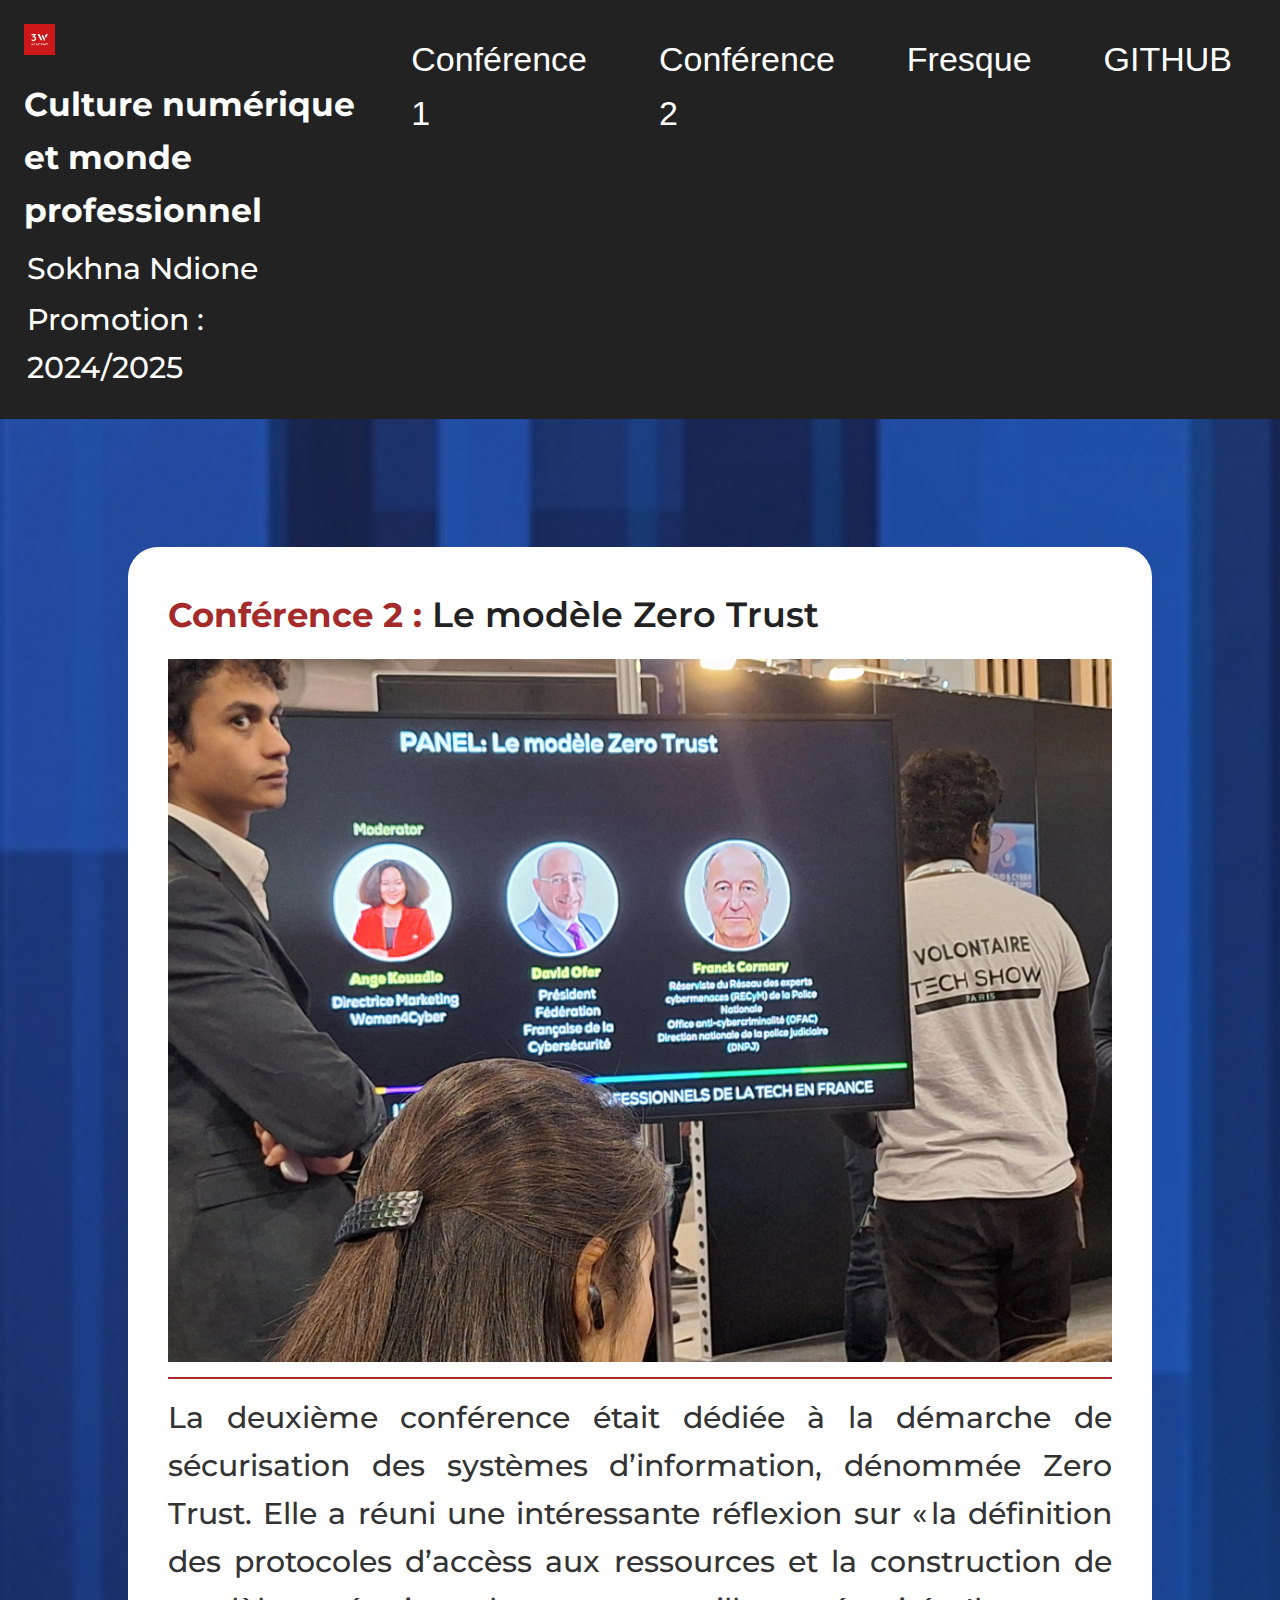
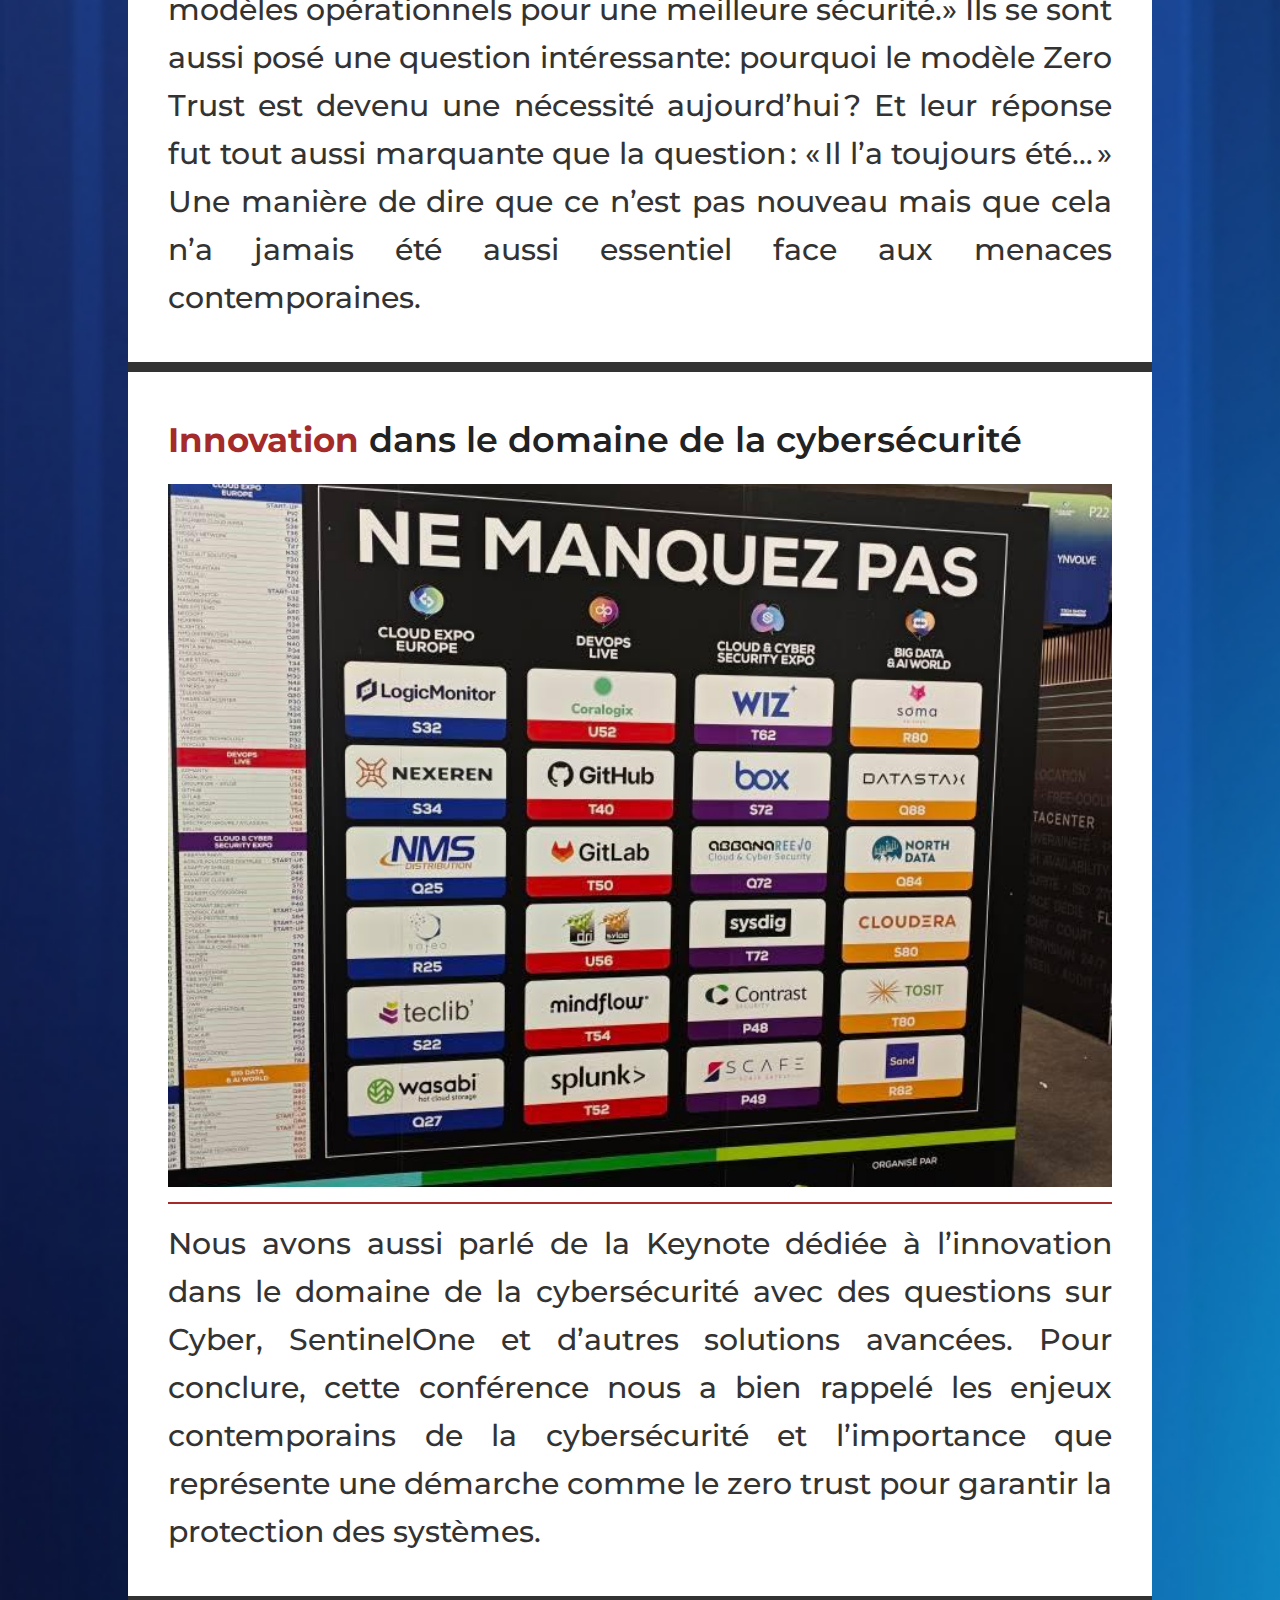
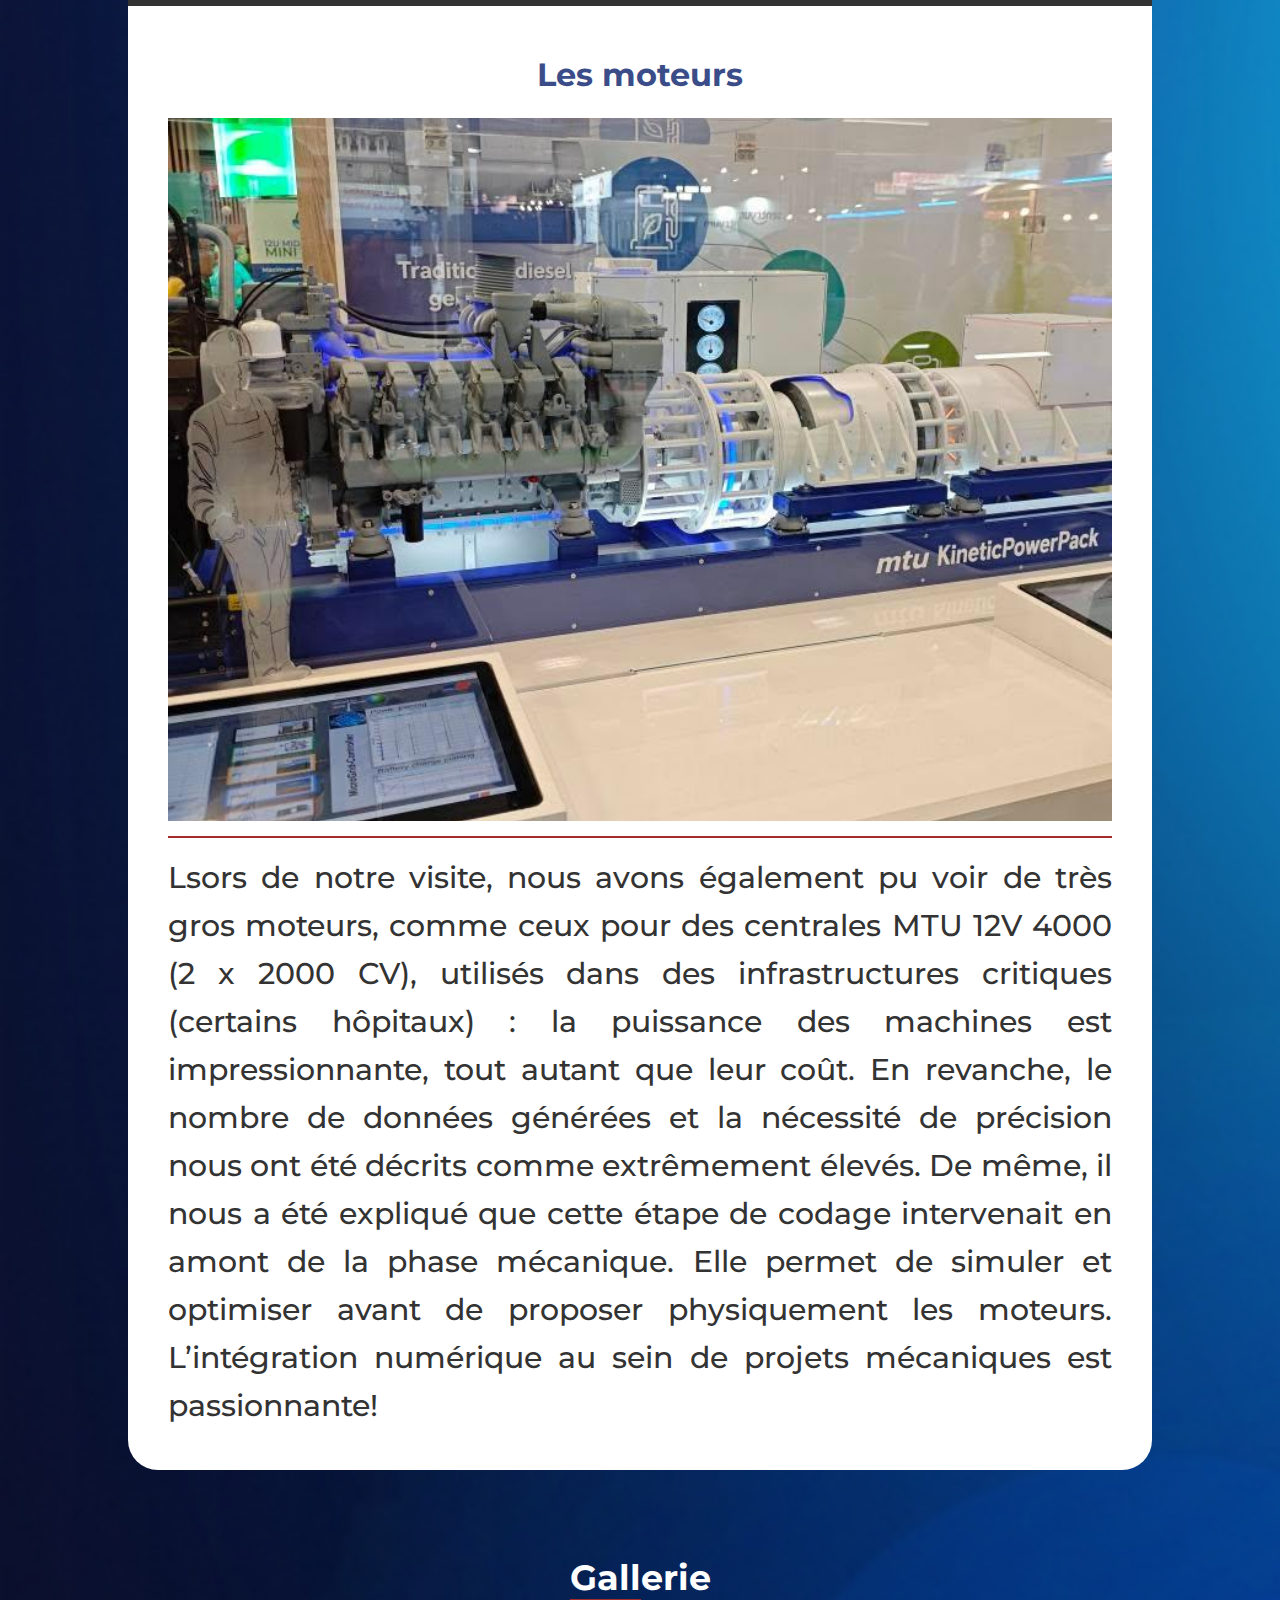
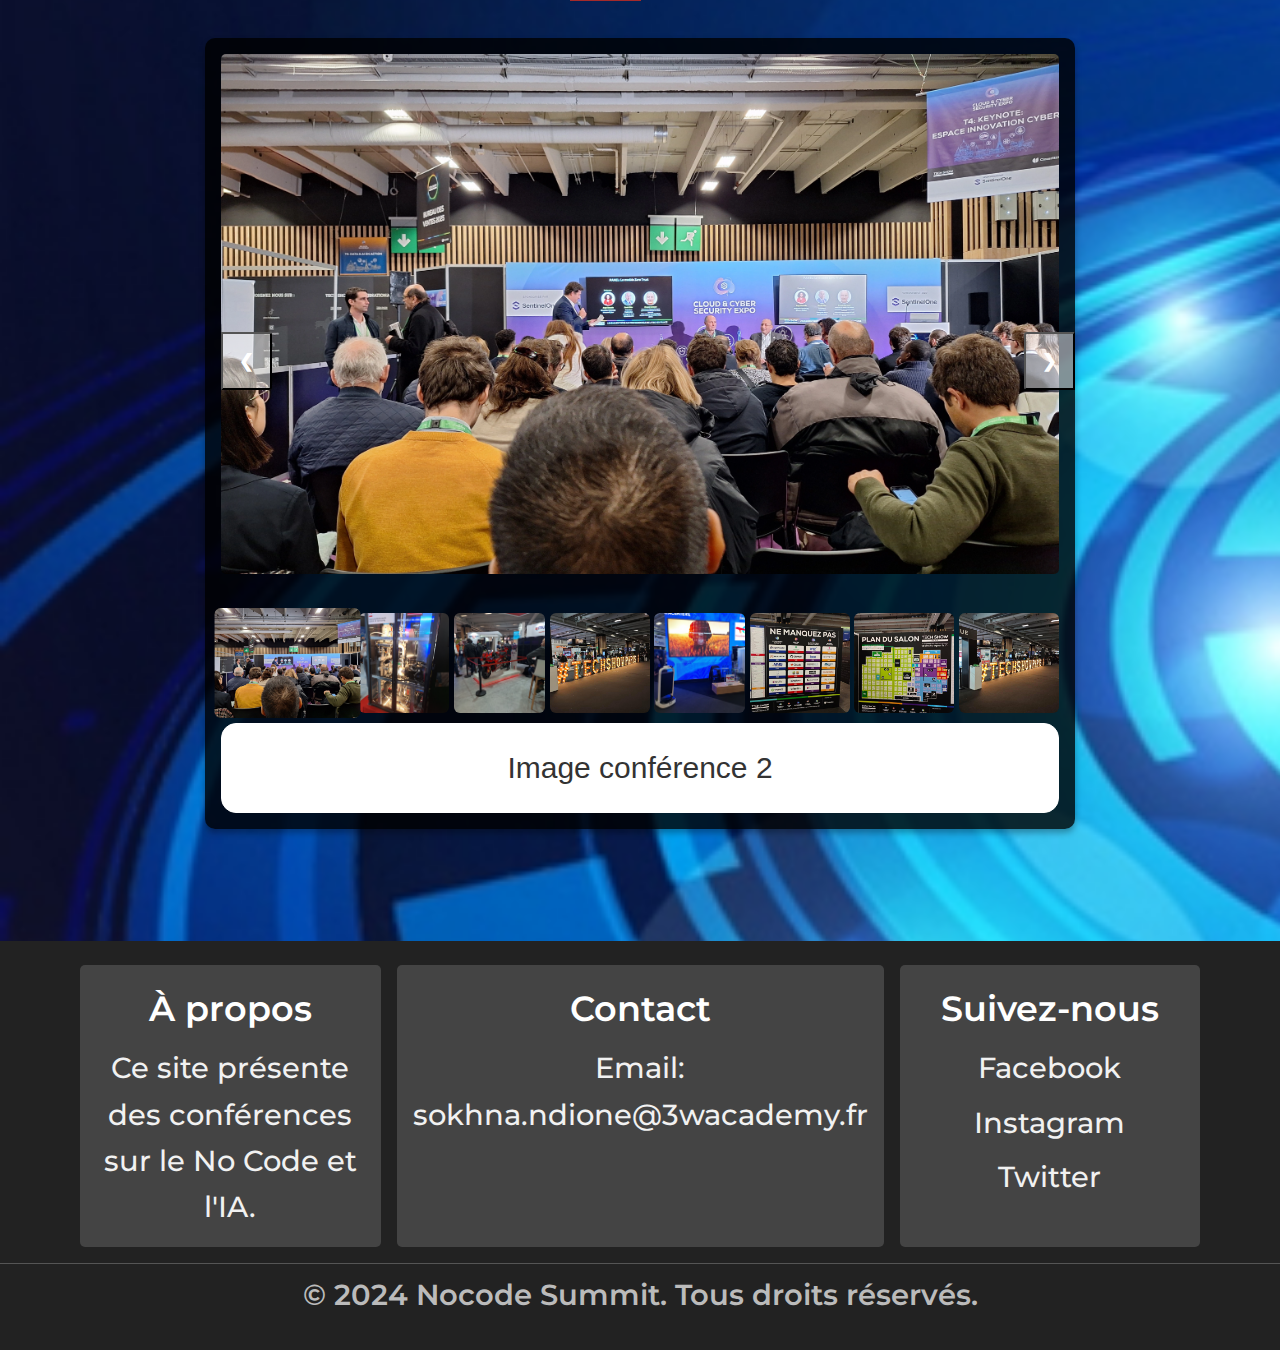
==== commit 923c26d8: "Modification de la taille des liens dans le footer" ====
--- a/conference2.html
+++ b/conference2.html
@@ -29,7 +29,8 @@
                     <li><a href="index.html">Conférence 1</a></li>
                     <li><a href="conference2.html">Conférence 2</a></li>
                     <li><a href="fresque.html">Fresque</a></li>
-                    
+                    <li><a href="https://github.com/Soniacollab/FRESQUE.git">GITHUB</a></li>
+
                 </ul>
             </div>
 
@@ -46,7 +47,7 @@
 
         <section class="section2">
             <article class="article2">
-                <h2> <span class="span">Conférence 2</span> :  Le modèle Zero Trust
+                <h2> <span class="span">Conférence 2 :</span> Le modèle Zero Trust
 
                 </h2>
                 <img class="img1" src="assets/images/conf2.webp" alt="Image de la conférence 2 sur AI et No Code">
@@ -62,18 +63,17 @@
 
             </article>
             <article class="article">
-                <h2><span class="span">Innovation</span>  dans le domaine de la cybersécurité </h2>
+                <h2><span class="span">Innovation</span> dans le domaine de la cybersécurité </h2>
                 <img class="img1" src="assets/images/IMG5.jpg" alt="Image de la conférence 2 sur AI et No Code">
                 <p class="p1"> Nous avons aussi parlé de la Keynote dédiée à l’innovation dans le domaine de la cybersécurité avec des questions sur Cyber, SentinelOne et d’autres solutions avancées. Pour conclure, cette conférence nous a bien rappelé les enjeux contemporains
                     de la cybersécurité et l’importance que représente une démarche comme le zero trust pour garantir la protection des systèmes. </p>
 
             </article>
             <article class="article1">
-                <h2><span class="span1">Les moteurs</span></h2>
+                <h2 class="h2"><span class="span1">Les moteurs</span></h2>
                 <img class="img1" src="assets/images/moteur.jpg" alt="Image GITHUB">
                 <p>Lsors de notre visite, nous avons également pu voir de très gros moteurs, comme ceux pour des centrales MTU 12V 4000 (2 x 2000 CV), utilisés dans des infrastructures critiques (certains hôpitaux) : la puissance des machines est impressionnante,
-                    tout autant que leur coût. 
-                    En revanche, le nombre de données générées et la nécessité de précision nous ont été décrits comme extrêmement élevés. De même, il nous a été expliqué que cette étape de codage intervenait en amont de la
+                    tout autant que leur coût. En revanche, le nombre de données générées et la nécessité de précision nous ont été décrits comme extrêmement élevés. De même, il nous a été expliqué que cette étape de codage intervenait en amont de la
                     phase mécanique. Elle permet de simuler et optimiser avant de proposer physiquement les moteurs. L’intégration numérique au sein de projets mécaniques est passionnante! </p>
 
             </article>
--- a/assets/css/style.css
+++ b/assets/css/style.css
@@ -14,7 +14,10 @@
     font-weight: 700;
     font-style: normal;
 }
-
+section .h2{
+    text-align: var(--center);
+
+}
 
 * {
     box-sizing: border-box;
@@ -383,10 +386,15 @@
 
 @media screen and (min-width: 1024px) {
 figcaption {
-    font-size: 32px;
+    font-size: 36px;
     color: var(--secondary-color);
 }
 
+.flex5{
+    width: 80%;
+    display: flex;
+    flex-direction: column;
+}
     .fresque {
         width: 100%;
         height: 800px;
@@ -522,6 +530,11 @@
         font-weight: 500;
         font-size: 29px;
     }
+    .footer-section a {
+        font-family: var(--font);
+        font-weight: 300;
+        font-size: 29px;
+    }
     img.thumbnail {
         height: 100px;
     }
@@ -535,6 +548,7 @@
     .footer-bottom p {
         font-size: 29px;
     }
+    
 
 }
 
